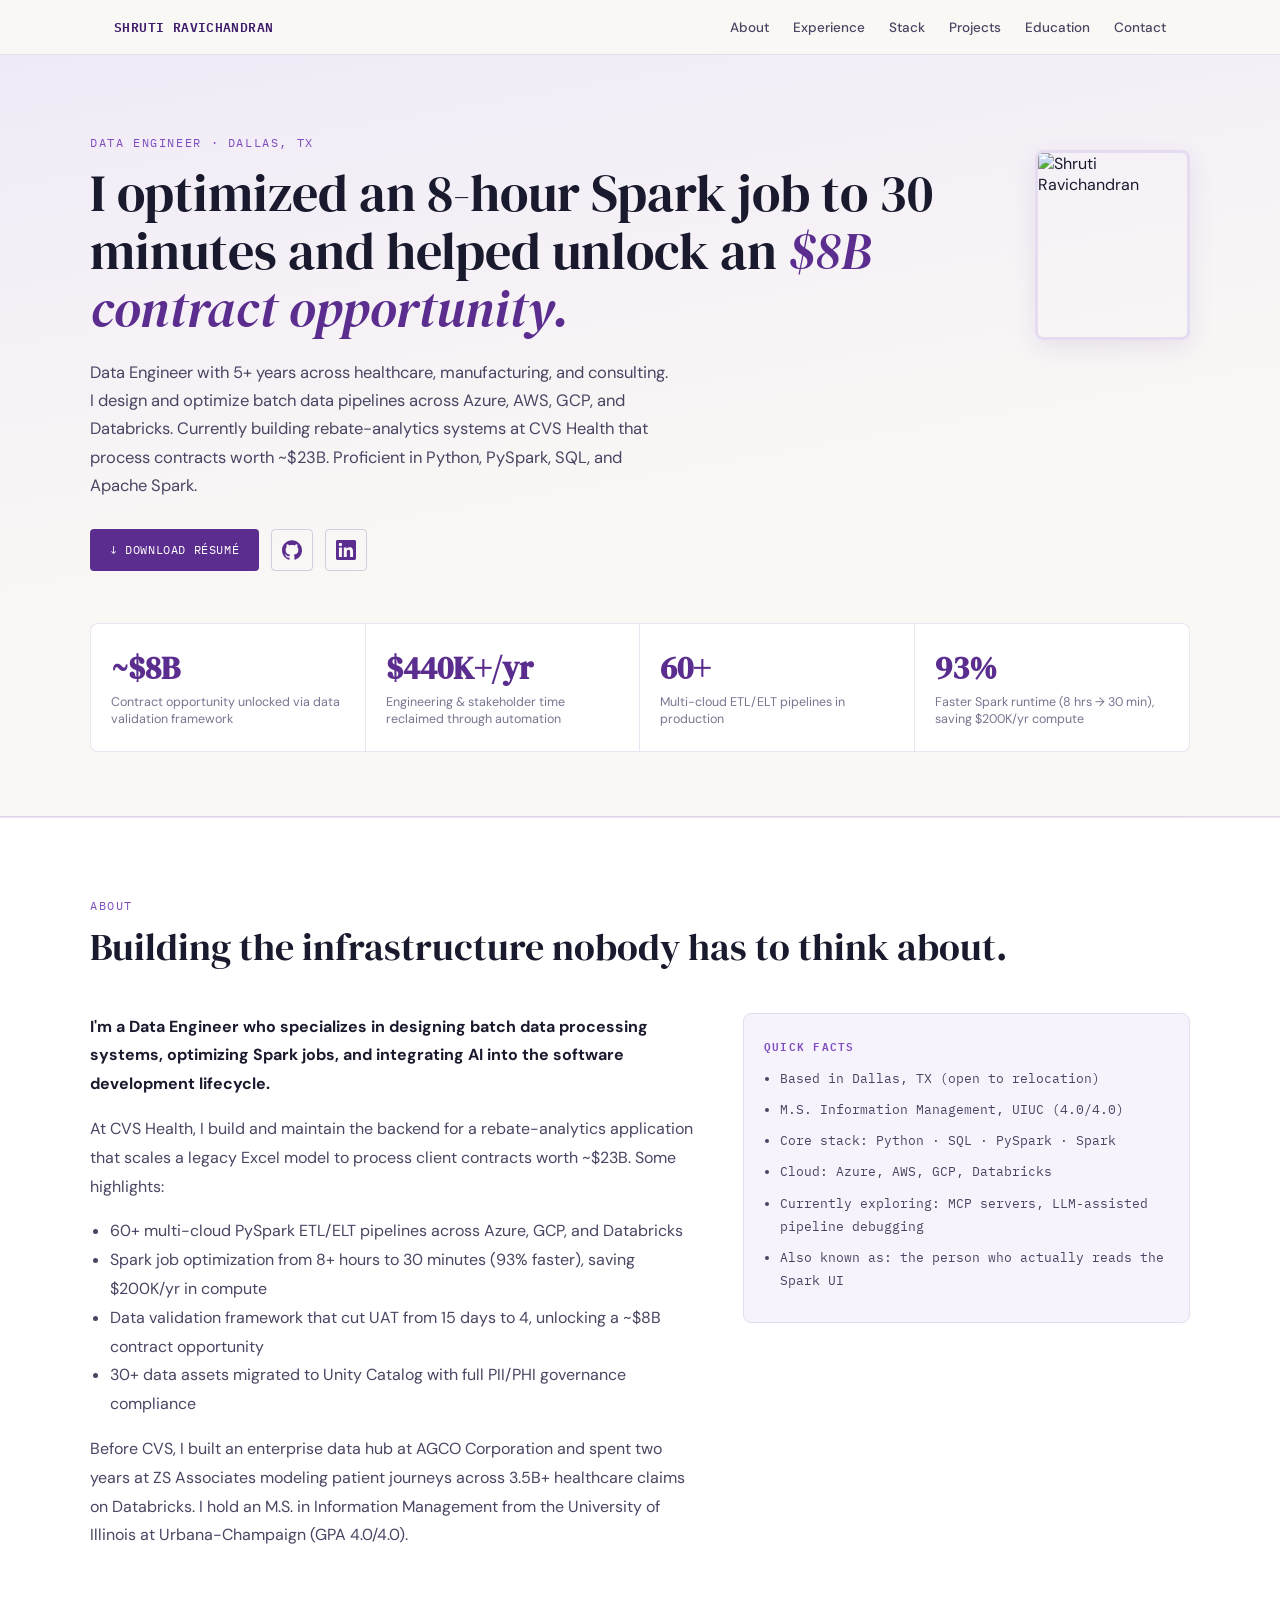
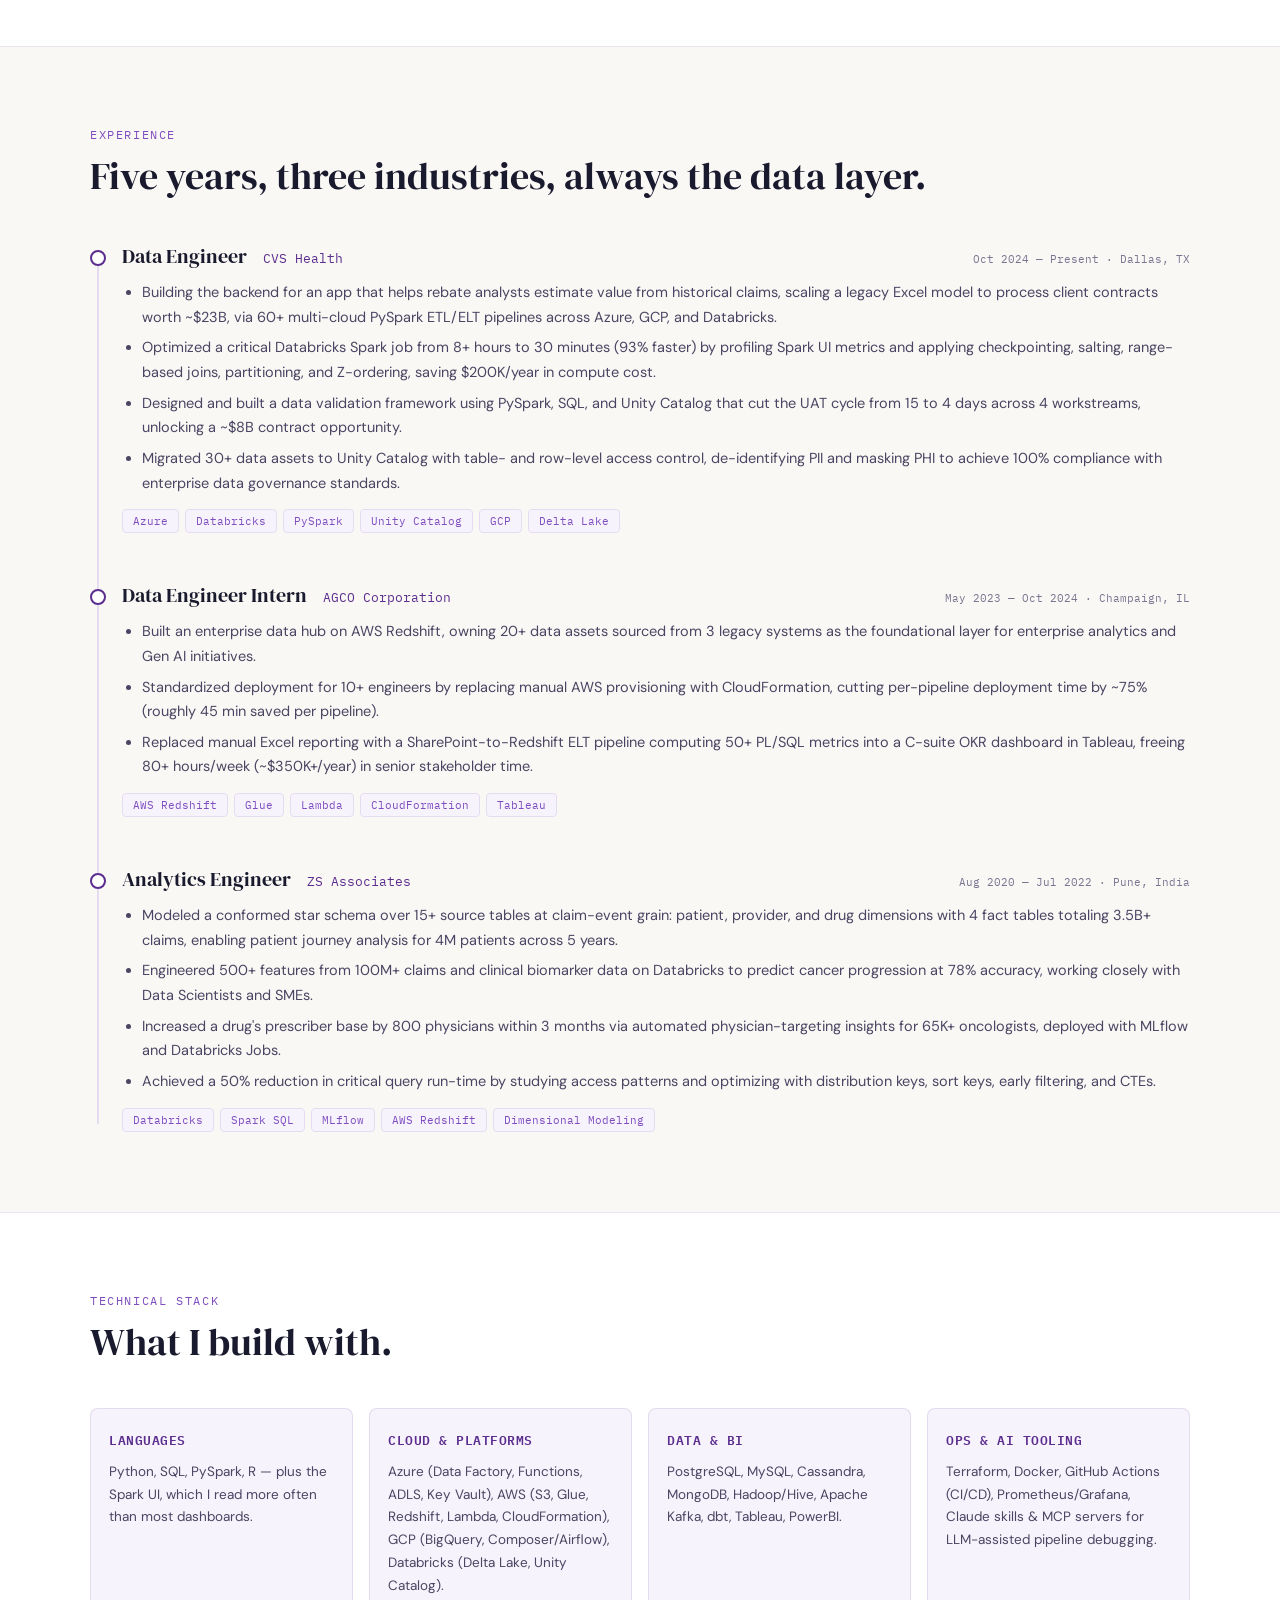
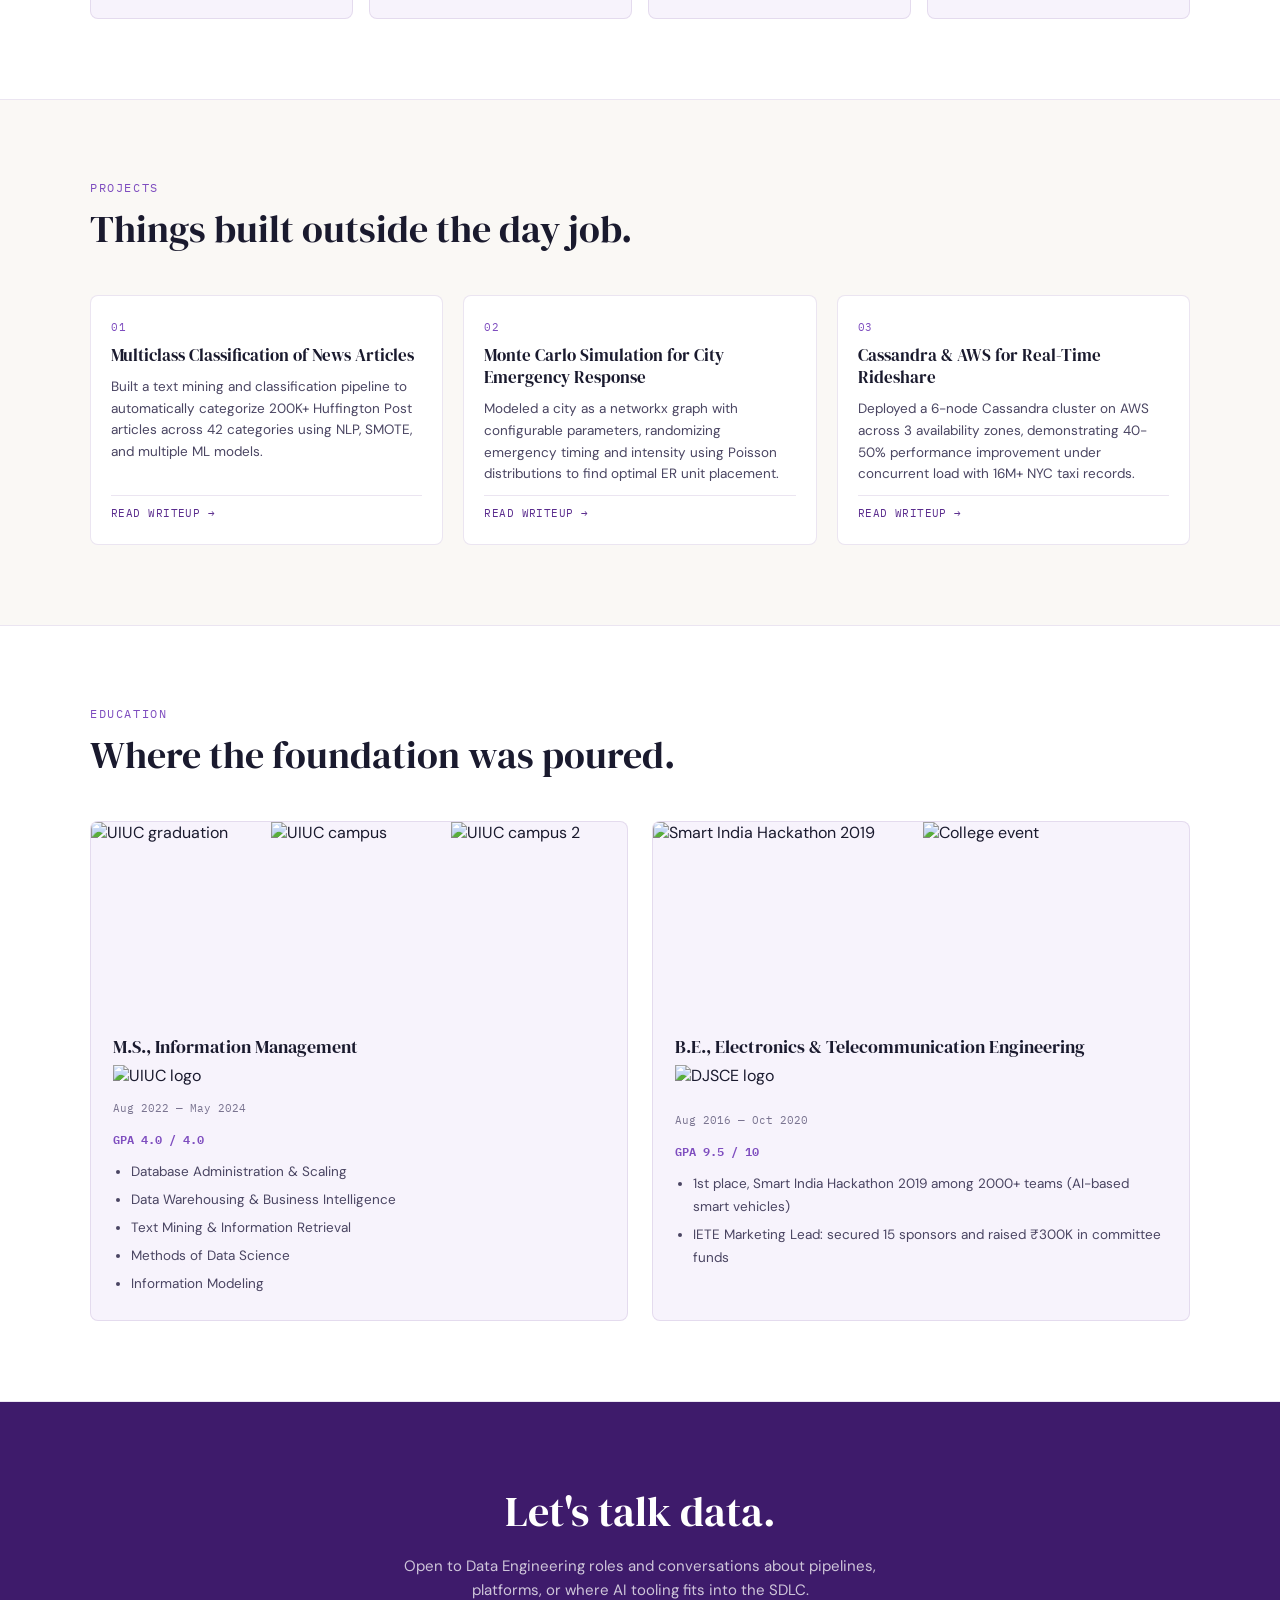
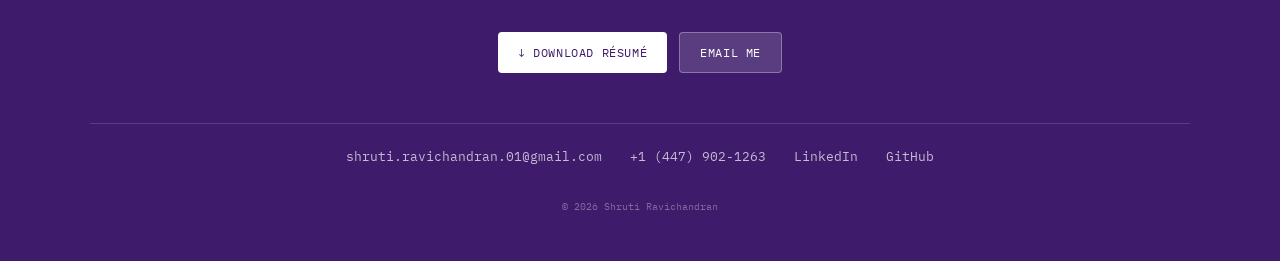
==== index.html @ 3a67b2d3 "Education: add hackathon photo, DJSCE logo, UIUC logo, third UIUC photo" ====
<!DOCTYPE html>
<html lang="en">
<head>
<meta charset="UTF-8">
<meta name="viewport" content="width=device-width, initial-scale=1.0">
<title>Shruti Ravichandran — Data Engineer</title>
<meta name="description" content="Shruti Ravichandran, Data Engineer with 5+ years building pipelines and platforms at scale across healthcare, manufacturing, and consulting.">
<link rel="preconnect" href="https://fonts.googleapis.com">
<link href="https://fonts.googleapis.com/css2?family=DM+Sans:ital,wght@0,400;0,500;0,600;0,700;1,400&family=DM+Serif+Display&family=IBM+Plex+Mono:wght@400;500;600&display=swap" rel="stylesheet">
<style>
  :root {
    --plum: #5B2D8E;
    --plum-deep: #3E1B6B;
    --plum-light: #7E4DBF;
    --lavender: #f0eaf7;
    --lavender-2: #e6dcf2;
    --lavender-soft: #f7f3fc;
    --paper: #faf8f5;
    --paper-warm: #f5f0ea;
    --ink: #1a1a2e;
    --ink-soft: #4a4562;
    --ink-muted: #7a7490;
    --gold: #d4a03c;
    --gold-light: #f0d78c;
    --white: #ffffff;
    --border: rgba(91,45,142,0.12);
    --border-strong: rgba(91,45,142,0.22);
    --maxw: 1100px;
  }

  * { box-sizing: border-box; margin: 0; }
  html { scroll-behavior: smooth; }
  body {
    font-family: 'DM Sans', sans-serif;
    background: var(--paper);
    color: var(--ink);
    -webkit-font-smoothing: antialiased;
  }
  ::selection { background: var(--plum); color: #fff; }

  h1, h2, h3 { font-family: 'DM Serif Display', serif; font-weight: 400; }
  .mono { font-family: 'IBM Plex Mono', monospace; }
  a { color: var(--plum); }

  .eyebrow {
    font-family: 'IBM Plex Mono', monospace;
    font-size: 11.5px; letter-spacing: .14em; text-transform: uppercase;
    color: var(--plum-light);
  }

  /* ---- Header ---- */
  header {
    position: sticky; top: 0; z-index: 50;
    background: rgba(250,248,245,0.92); backdrop-filter: blur(8px);
    border-bottom: 1px solid var(--border);
  }
  .hdr-inner {
    max-width: var(--maxw); margin: 0 auto;
    display: flex; align-items: center; justify-content: space-between;
    padding: 16px 24px;
  }
  .hdr-name { font-family: 'IBM Plex Mono', monospace; font-size: 13px; font-weight: 600; color: var(--plum-deep); letter-spacing: .03em; }
  nav { display: flex; gap: 24px; }
  nav a { text-decoration: none; font-size: 13.5px; color: var(--ink-soft); font-weight: 500; transition: color .15s; }
  nav a:hover { color: var(--plum); }
  #navToggle { display: none; background: none; border: 1px solid var(--border-strong); color: var(--plum); width: 36px; height: 36px; border-radius: 4px; cursor: pointer; font-size: 16px; }

  /* ---- Hero ---- */
  .hero {
    padding: 80px 24px 64px;
    background: linear-gradient(170deg, var(--lavender) 0%, var(--paper) 60%);
    border-bottom: 1px solid var(--border);
  }
  .hero-inner { max-width: var(--maxw); margin: 0 auto; }
  .hero-top { display: flex; gap: 48px; align-items: flex-start; flex-wrap: wrap; }
  .hero-copy { flex: 1 1 520px; min-width: 280px; }
  .hero h1 {
    font-size: clamp(32px, 5vw, 52px);
    line-height: 1.12; color: var(--ink);
    margin: 14px 0 20px;
  }
  .hero h1 em { font-style: italic; color: var(--plum); }
  .hero .lede {
    font-size: 16.5px; line-height: 1.72; color: var(--ink-soft);
    max-width: 580px;
  }
  .hero-actions { display: flex; gap: 12px; margin-top: 28px; flex-wrap: wrap; }
  .btn {
    font-family: 'IBM Plex Mono', monospace;
    font-size: 12px; letter-spacing: .05em; text-transform: uppercase;
    padding: 12px 20px; border-radius: 4px; text-decoration: none;
    display: inline-flex; align-items: center; gap: 8px;
    transition: transform .15s, background .15s, box-shadow .15s;
    border: none; cursor: pointer;
  }
  .btn:hover { transform: translateY(-2px); }
  .btn-primary { background: var(--plum); color: #fff; }
  .btn-primary:hover { background: var(--plum-deep); box-shadow: 0 6px 20px rgba(91,45,142,0.25); }
  .btn-outline { background: transparent; border: 1.5px solid var(--border-strong); color: var(--plum); }
  .btn-outline:hover { border-color: var(--plum); background: var(--lavender-soft); }
  .btn-icon {
    background: transparent; border: 1.5px solid var(--border-strong); color: var(--plum);
    width: 42px; height: 42px; padding: 0; border-radius: 4px;
    display: inline-flex; align-items: center; justify-content: center;
    transition: transform .15s, background .15s, border-color .15s;
  }
  .btn-icon:hover { border-color: var(--plum); background: var(--lavender-soft); transform: translateY(-2px); }

  .hero-photo { flex: 0 0 auto; }
  .photo-frame {
    width: 155px; height: 190px; border-radius: 8px; overflow: hidden;
    border: 3px solid var(--lavender-2);
    box-shadow: 0 8px 24px rgba(91,45,142,0.1);
  }
  .photo-frame img { width: 100%; height: 100%; object-fit: cover; display: block; }

  /* Stats */
  .stats {
    display: grid; grid-template-columns: repeat(4,1fr); gap: 0;
    margin-top: 52px; border: 1px solid var(--border);
    border-radius: 8px; background: var(--white); overflow: hidden;
  }
  .stat {
    padding: 22px 20px;
    border-right: 1px solid var(--border);
  }
  .stat:last-child { border-right: none; }
  .stat b {
    display: block; font-family: 'DM Serif Display', serif; font-size: clamp(22px,3vw,32px);
    color: var(--plum);
  }
  .stat span {
    font-size: 12.5px; color: var(--ink-muted); display: block; margin-top: 4px; line-height: 1.4;
  }

  /* ---- Section shell ---- */
  section { padding: 80px 24px; }
  .section-inner { max-width: var(--maxw); margin: 0 auto; }
  .section-head { margin-bottom: 40px; }
  .section-head h2 { font-size: clamp(26px,3.5vw,38px); color: var(--ink); margin-top: 8px; }

  .reveal { opacity: 0; transform: translateY(16px); transition: opacity .55s ease, transform .55s ease; }
  .reveal.in { opacity: 1; transform: none; }

  /* ---- About ---- */
  #about { background: var(--white); border-top: 1px solid var(--border); border-bottom: 1px solid var(--border); }
  .about-grid { display: grid; grid-template-columns: 1.15fr .85fr; gap: 48px; align-items: start; }
  .about-copy p { font-size: 16px; line-height: 1.8; color: var(--ink-soft); margin-bottom: 16px; }
  .about-copy strong { color: var(--ink); }
  .noteframe {
    border: 1.5px solid var(--lavender-2); border-radius: 8px;
    padding: 22px 20px; background: var(--lavender-soft);
    font-family: 'IBM Plex Mono', monospace; font-size: 12.5px; line-height: 1.85; color: var(--ink-soft);
  }
  .noteframe .nf-title { font-size: 10.5px; letter-spacing: .12em; text-transform: uppercase; color: var(--plum-light); margin-bottom: 12px; font-weight: 600; }
  .noteframe ul { margin: 0; padding-left: 16px; }
  .noteframe li { margin-bottom: 8px; }

  /* ---- Experience ---- */
  #experience { background: var(--paper); }
  .pipe { position: relative; padding-left: 32px; }
  .pipe::before { content: ""; position: absolute; left: 7px; top: 8px; bottom: 8px; width: 2px; background: var(--lavender-2); }
  .job { position: relative; margin-bottom: 48px; }
  .job:last-child { margin-bottom: 0; }
  .job::before {
    content: ""; position: absolute; left: -32px; top: 8px;
    width: 12px; height: 12px; border-radius: 50%;
    background: var(--white); border: 2.5px solid var(--plum);
  }
  .job-head { display: flex; flex-wrap: wrap; gap: 8px 16px; align-items: baseline; margin-bottom: 6px; }
  .job-role { font-family: 'DM Serif Display', serif; font-size: 20px; color: var(--ink); }
  .job-co { font-family: 'IBM Plex Mono', monospace; font-size: 12.5px; color: var(--plum); }
  .job-date { font-family: 'IBM Plex Mono', monospace; font-size: 11px; color: var(--ink-muted); margin-left: auto; }
  .job ul { margin: 10px 0 14px; padding-left: 20px; }
  .job li { font-size: 14.5px; line-height: 1.7; color: var(--ink-soft); margin-bottom: 6px; }
  .tags { display: flex; flex-wrap: wrap; gap: 6px; }
  .tag {
    font-family: 'IBM Plex Mono', monospace; font-size: 10.5px;
    border: 1px solid var(--lavender-2); color: var(--plum-light);
    padding: 4px 10px; border-radius: 4px; background: var(--lavender-soft);
  }

  /* ---- Skills ---- */
  #skills { background: var(--white); border-top: 1px solid var(--border); border-bottom: 1px solid var(--border); }
  .modules { display: grid; grid-template-columns: repeat(4,1fr); gap: 16px; }
  .module {
    border: 1px solid var(--border); border-radius: 8px;
    padding: 20px 18px; background: var(--lavender-soft);
  }
  .module h3 { font-family: 'IBM Plex Mono', monospace; font-size: 13px; text-transform: uppercase; color: var(--plum); letter-spacing: .04em; margin-bottom: 10px; font-weight: 600; }
  .module p { font-size: 13.5px; line-height: 1.7; color: var(--ink-soft); }

  /* ---- Projects ---- */
  #projects { background: var(--paper); }
  .projects-grid { display: grid; grid-template-columns: repeat(3,1fr); gap: 20px; }
  .pcard {
    background: var(--white); border: 1px solid var(--border); border-radius: 8px;
    padding: 24px 20px; display: flex; flex-direction: column; gap: 10px;
    text-decoration: none; color: var(--ink);
    transition: transform .18s, box-shadow .18s;
  }
  .pcard:hover { transform: translateY(-4px); box-shadow: 0 12px 28px rgba(91,45,142,0.1); }
  .pcard .pnum { font-family: 'IBM Plex Mono', monospace; font-size: 10.5px; color: var(--plum-light); letter-spacing: .06em; }
  .pcard h3 { font-size: 17px; line-height: 1.3; }
  .pcard p { font-size: 13.5px; line-height: 1.6; color: var(--ink-soft); flex: 1; }
  .pcard .plink {
    font-family: 'IBM Plex Mono', monospace; font-size: 11px; color: var(--plum);
    text-transform: uppercase; letter-spacing: .04em;
    padding-top: 10px; border-top: 1px solid var(--border);
  }

  /* ---- Education ---- */
  #education { background: var(--white); border-top: 1px solid var(--border); border-bottom: 1px solid var(--border); }
  .edu-grid { display: grid; grid-template-columns: 1fr 1fr; gap: 24px; }
  .edu-card {
    border: 1px solid var(--border); border-radius: 8px; overflow: hidden;
    background: var(--lavender-soft); display: flex; flex-direction: column;
  }
  .edu-photos { display: flex; gap: 4px; height: 190px; }
  .edu-photos img { flex: 1; object-fit: cover; display: block; min-width: 0; }
  .edu-photos img:first-child { border-radius: 0; }
  .edu-info { padding: 22px 22px 20px; flex: 1; }
  .edu-card .deg { font-family: 'DM Serif Display', serif; font-size: 18px; color: var(--ink); margin-bottom: 5px; }
  .edu-card .sch { font-family: 'IBM Plex Mono', monospace; font-size: 11.5px; color: var(--plum); margin-bottom: 3px; }
  .edu-card .dt { font-family: 'IBM Plex Mono', monospace; font-size: 11px; color: var(--ink-muted); margin-bottom: 14px; }
  .edu-card .edu-gpa { font-family: 'IBM Plex Mono', monospace; font-size: 12px; color: var(--plum-light); font-weight: 600; margin-bottom: 12px; }
  .edu-card ul { padding-left: 18px; margin: 0; }
  .edu-card li { font-size: 13.5px; line-height: 1.7; color: var(--ink-soft); margin-bottom: 5px; }

  /* ---- Footer ---- */
  footer {
    padding: 80px 24px 48px;
    background: var(--plum-deep);
    color: #fff;
  }
  .footer-inner { max-width: var(--maxw); margin: 0 auto; text-align: center; }
  footer h2 { color: #fff; font-size: clamp(28px,4.5vw,42px); margin-bottom: 14px; }
  footer .sub { color: rgba(255,255,255,0.75); max-width: 480px; margin: 0 auto 30px; font-size: 15px; line-height: 1.6; }
  .footer-actions { display: flex; justify-content: center; gap: 12px; flex-wrap: wrap; margin-bottom: 50px; }
  .btn-footer { background: rgba(255,255,255,0.15); color: #fff; border: 1.5px solid rgba(255,255,255,0.3); }
  .btn-footer:hover { background: rgba(255,255,255,0.25); }
  .btn-footer-primary { background: #fff; color: var(--plum-deep); }
  .btn-footer-primary:hover { background: var(--lavender); box-shadow: 0 6px 20px rgba(0,0,0,0.2); }
  .contact-row {
    display: flex; justify-content: center; gap: 28px; flex-wrap: wrap;
    font-family: 'IBM Plex Mono', monospace; font-size: 12.5px;
    border-top: 1px solid rgba(255,255,255,0.15); padding-top: 24px;
  }
  .contact-row a { text-decoration: none; color: rgba(255,255,255,0.7); transition: color .15s; }
  .contact-row a:hover { color: #fff; }
  .fine { text-align: center; font-family: 'IBM Plex Mono', monospace; font-size: 10px; color: rgba(255,255,255,0.35); margin-top: 36px; }

  /* ---- Responsive ---- */
  @media (max-width: 900px) {
    .modules { grid-template-columns: repeat(2,1fr); }
    .projects-grid { grid-template-columns: 1fr 1fr; }
  }
  @media (max-width: 720px) {
    nav { display: none; }
    #navToggle { display: block; }
    .stats { grid-template-columns: repeat(2,1fr); }
    .stat:nth-child(2) { border-right: none; }
    .stat:nth-child(1), .stat:nth-child(2) { border-bottom: 1px solid var(--border); }
    .about-grid { grid-template-columns: 1fr; }
    .edu-grid { grid-template-columns: 1fr; }
  }
  @media (max-width: 520px) {
    .modules { grid-template-columns: 1fr; }
    .projects-grid { grid-template-columns: 1fr; }
  }
</style>
</head>
<body>

<header>
  <div class="hdr-inner">
    <div class="hdr-name">SHRUTI RAVICHANDRAN</div>
    <nav id="mainNav">
      <a href="#about">About</a>
      <a href="#experience">Experience</a>
      <a href="#skills">Stack</a>
      <a href="#projects">Projects</a>
      <a href="#education">Education</a>
      <a href="#contact">Contact</a>
    </nav>
    <button id="navToggle" aria-label="Menu">☰</button>
  </div>
</header>

<section class="hero">
  <div class="hero-inner">
    <div class="eyebrow reveal">Data Engineer · Dallas, TX</div>
    <div class="hero-top">
      <div class="hero-copy">
        <h1 class="reveal">I optimized an 8-hour Spark job to 30 minutes and helped unlock an <em>$8B contract opportunity.</em></h1>
        <p class="lede reveal">Data Engineer with 5+ years across healthcare, manufacturing, and consulting. I design and optimize batch data pipelines across Azure, AWS, GCP, and Databricks. Currently building rebate-analytics systems at CVS Health that process contracts worth ~$23B. Proficient in Python, PySpark, SQL, and Apache Spark.</p>
        <div class="hero-actions reveal">
          <a class="btn btn-primary" href="Shruti_Ravichandran_Resume.pdf" download>↓ Download Résumé</a>
          <a class="btn btn-icon" href="https://github.com/ShrutiRavichandran" target="_blank" rel="noopener" aria-label="GitHub">
            <svg xmlns="http://www.w3.org/2000/svg" viewBox="0 0 24 24" fill="currentColor" width="20" height="20"><path d="M12 .297c-6.63 0-12 5.373-12 12 0 5.303 3.438 9.8 8.205 11.385.6.113.82-.258.82-.577 0-.285-.01-1.04-.015-2.04-3.338.724-4.042-1.61-4.042-1.61C4.422 18.07 3.633 17.7 3.633 17.7c-1.087-.744.084-.729.084-.729 1.205.084 1.838 1.236 1.838 1.236 1.07 1.835 2.809 1.305 3.495.998.108-.776.417-1.305.76-1.605-2.665-.3-5.466-1.332-5.466-5.93 0-1.31.465-2.38 1.235-3.22-.135-.303-.54-1.523.105-3.176 0 0 1.005-.322 3.3 1.23.96-.267 1.98-.399 3-.405 1.02.006 2.04.138 3 .405 2.28-1.552 3.285-1.23 3.285-1.23.645 1.653.24 2.873.12 3.176.765.84 1.23 1.91 1.23 3.22 0 4.61-2.805 5.625-5.475 5.92.42.36.81 1.096.81 2.22 0 1.606-.015 2.896-.015 3.286 0 .315.21.69.825.57C20.565 22.092 24 17.592 24 12.297c0-6.627-5.373-12-12-12"/></svg>
          </a>
          <a class="btn btn-icon" href="https://www.linkedin.com/in/shrutiravichandran/" target="_blank" rel="noopener" aria-label="LinkedIn">
            <svg xmlns="http://www.w3.org/2000/svg" viewBox="0 0 24 24" fill="currentColor" width="20" height="20"><path d="M20.447 20.452h-3.554v-5.569c0-1.328-.027-3.037-1.852-3.037-1.853 0-2.136 1.445-2.136 2.939v5.667H9.351V9h3.414v1.561h.046c.477-.9 1.637-1.85 3.37-1.85 3.601 0 4.267 2.37 4.267 5.455v6.286zM5.337 7.433a2.062 2.062 0 0 1-2.063-2.065 2.064 2.064 0 1 1 2.063 2.065zm1.782 13.019H3.555V9h3.564v11.452zM22.225 0H1.771C.792 0 0 .774 0 1.729v20.542C0 23.227.792 24 1.771 24h20.451C23.2 24 24 23.227 24 22.271V1.729C24 .774 23.2 0 22.222 0h.003z"/></svg>
          </a>
        </div>
      </div>
      <div class="hero-photo reveal">
        <div class="photo-frame">
          <img src="https://static.wixstatic.com/media/dbfd0f_96effff6e3df4141bed15fc2ba36451c~mv2.jpg" alt="Shruti Ravichandran">
        </div>
      </div>
    </div>

    <div class="stats reveal">
      <div class="stat"><b>~$8B</b><span>Contract opportunity unlocked via data validation framework</span></div>
      <div class="stat"><b>$440K+/yr</b><span>Engineering & stakeholder time reclaimed through automation</span></div>
      <div class="stat"><b>60+</b><span>Multi-cloud ETL/ELT pipelines in production</span></div>
      <div class="stat"><b>93%</b><span>Faster Spark runtime (8 hrs → 30 min), saving $200K/yr compute</span></div>
    </div>
  </div>
</section>

<section id="about">
  <div class="section-inner">
    <div class="section-head reveal">
      <div class="eyebrow">About</div>
      <h2>Building the infrastructure nobody has to think about.</h2>
    </div>
    <div class="about-grid">
      <div class="about-copy reveal">
        <p><strong>I'm a Data Engineer who specializes in designing batch data processing systems, optimizing Spark jobs, and integrating AI into the software development lifecycle.</strong></p>
        <p>At CVS Health, I build and maintain the backend for a rebate-analytics application that scales a legacy Excel model to process client contracts worth ~$23B. Some highlights:</p>
        <ul style="font-size:16px;line-height:1.8;color:var(--ink-soft);margin:0 0 16px;padding-left:20px;">
          <li>60+ multi-cloud PySpark ETL/ELT pipelines across Azure, GCP, and Databricks</li>
          <li>Spark job optimization from 8+ hours to 30 minutes (93% faster), saving $200K/yr in compute</li>
          <li>Data validation framework that cut UAT from 15 days to 4, unlocking a ~$8B contract opportunity</li>
          <li>30+ data assets migrated to Unity Catalog with full PII/PHI governance compliance</li>
        </ul>
        <p>Before CVS, I built an enterprise data hub at AGCO Corporation and spent two years at ZS Associates modeling patient journeys across 3.5B+ healthcare claims on Databricks. I hold an M.S. in Information Management from the University of Illinois at Urbana-Champaign (GPA 4.0/4.0).</p>
      </div>
      <div class="noteframe reveal">
        <div class="nf-title">Quick Facts</div>
        <ul>
          <li>Based in Dallas, TX (open to relocation)</li>
          <li>M.S. Information Management, UIUC (4.0/4.0)</li>
          <li>Core stack: Python · SQL · PySpark · Spark</li>
          <li>Cloud: Azure, AWS, GCP, Databricks</li>
          <li>Currently exploring: MCP servers, LLM-assisted pipeline debugging</li>
          <li>Also known as: the person who actually reads the Spark UI</li>
        </ul>
      </div>
    </div>
  </div>
</section>

<section id="experience">
  <div class="section-inner">
    <div class="section-head reveal">
      <div class="eyebrow">Experience</div>
      <h2>Five years, three industries, always the data layer.</h2>
    </div>

    <div class="pipe">
      <div class="job reveal">
        <div class="job-head">
          <span class="job-role">Data Engineer</span>
          <span class="job-co">CVS Health</span>
          <span class="job-date">Oct 2024 — Present · Dallas, TX</span>
        </div>
        <ul>
          <li>Building the backend for an app that helps rebate analysts estimate value from historical claims, scaling a legacy Excel model to process client contracts worth ~$23B, via 60+ multi-cloud PySpark ETL/ELT pipelines across Azure, GCP, and Databricks.</li>
          <li>Optimized a critical Databricks Spark job from 8+ hours to 30 minutes (93% faster) by profiling Spark UI metrics and applying checkpointing, salting, range-based joins, partitioning, and Z-ordering, saving $200K/year in compute cost.</li>
          <li>Designed and built a data validation framework using PySpark, SQL, and Unity Catalog that cut the UAT cycle from 15 to 4 days across 4 workstreams, unlocking a ~$8B contract opportunity.</li>
          <li>Migrated 30+ data assets to Unity Catalog with table- and row-level access control, de-identifying PII and masking PHI to achieve 100% compliance with enterprise data governance standards.</li>
        </ul>
        <div class="tags"><span class="tag">Azure</span><span class="tag">Databricks</span><span class="tag">PySpark</span><span class="tag">Unity Catalog</span><span class="tag">GCP</span><span class="tag">Delta Lake</span></div>
      </div>

      <div class="job reveal">
        <div class="job-head">
          <span class="job-role">Data Engineer Intern</span>
          <span class="job-co">AGCO Corporation</span>
          <span class="job-date">May 2023 — Oct 2024 · Champaign, IL</span>
        </div>
        <ul>
          <li>Built an enterprise data hub on AWS Redshift, owning 20+ data assets sourced from 3 legacy systems as the foundational layer for enterprise analytics and Gen AI initiatives.</li>
          <li>Standardized deployment for 10+ engineers by replacing manual AWS provisioning with CloudFormation, cutting per-pipeline deployment time by ~75% (roughly 45 min saved per pipeline).</li>
          <li>Replaced manual Excel reporting with a SharePoint-to-Redshift ELT pipeline computing 50+ PL/SQL metrics into a C-suite OKR dashboard in Tableau, freeing 80+ hours/week (~$350K+/year) in senior stakeholder time.</li>
        </ul>
        <div class="tags"><span class="tag">AWS Redshift</span><span class="tag">Glue</span><span class="tag">Lambda</span><span class="tag">CloudFormation</span><span class="tag">Tableau</span></div>
      </div>

      <div class="job reveal">
        <div class="job-head">
          <span class="job-role">Analytics Engineer</span>
          <span class="job-co">ZS Associates</span>
          <span class="job-date">Aug 2020 — Jul 2022 · Pune, India</span>
        </div>
        <ul>
          <li>Modeled a conformed star schema over 15+ source tables at claim-event grain: patient, provider, and drug dimensions with 4 fact tables totaling 3.5B+ claims, enabling patient journey analysis for 4M patients across 5 years.</li>
          <li>Engineered 500+ features from 100M+ claims and clinical biomarker data on Databricks to predict cancer progression at 78% accuracy, working closely with Data Scientists and SMEs.</li>
          <li>Increased a drug's prescriber base by 800 physicians within 3 months via automated physician-targeting insights for 65K+ oncologists, deployed with MLflow and Databricks Jobs.</li>
          <li>Achieved a 50% reduction in critical query run-time by studying access patterns and optimizing with distribution keys, sort keys, early filtering, and CTEs.</li>
        </ul>
        <div class="tags"><span class="tag">Databricks</span><span class="tag">Spark SQL</span><span class="tag">MLflow</span><span class="tag">AWS Redshift</span><span class="tag">Dimensional Modeling</span></div>
      </div>
    </div>
  </div>
</section>

<section id="skills">
  <div class="section-inner">
    <div class="section-head reveal">
      <div class="eyebrow">Technical Stack</div>
      <h2>What I build with.</h2>
    </div>
    <div class="modules">
      <div class="module reveal">
        <h3>Languages</h3>
        <p>Python, SQL, PySpark, R — plus the Spark UI, which I read more often than most dashboards.</p>
      </div>
      <div class="module reveal">
        <h3>Cloud & Platforms</h3>
        <p>Azure (Data Factory, Functions, ADLS, Key Vault), AWS (S3, Glue, Redshift, Lambda, CloudFormation), GCP (BigQuery, Composer/Airflow), Databricks (Delta Lake, Unity Catalog).</p>
      </div>
      <div class="module reveal">
        <h3>Data & BI</h3>
        <p>PostgreSQL, MySQL, Cassandra, MongoDB, Hadoop/Hive, Apache Kafka, dbt, Tableau, PowerBI.</p>
      </div>
      <div class="module reveal">
        <h3>Ops & AI Tooling</h3>
        <p>Terraform, Docker, GitHub Actions (CI/CD), Prometheus/Grafana, Claude skills & MCP servers for LLM-assisted pipeline debugging.</p>
      </div>
    </div>
  </div>
</section>

<section id="projects">
  <div class="section-inner">
    <div class="section-head reveal">
      <div class="eyebrow">Projects</div>
      <h2>Things built outside the day job.</h2>
    </div>
    <div class="projects-grid">
      <a class="pcard reveal" href="project-multiclass-classification.html">
        <span class="pnum">01</span>
        <h3>Multiclass Classification of News Articles</h3>
        <p>Built a text mining and classification pipeline to automatically categorize 200K+ Huffington Post articles across 42 categories using NLP, SMOTE, and multiple ML models.</p>
        <span class="plink">Read writeup →</span>
      </a>
      <a class="pcard reveal" href="project-monte-carlo.html">
        <span class="pnum">02</span>
        <h3>Monte Carlo Simulation for City Emergency Response</h3>
        <p>Modeled a city as a networkx graph with configurable parameters, randomizing emergency timing and intensity using Poisson distributions to find optimal ER unit placement.</p>
        <span class="plink">Read writeup →</span>
      </a>
      <a class="pcard reveal" href="project-cassandra-rideshare.html">
        <span class="pnum">03</span>
        <h3>Cassandra & AWS for Real-Time Rideshare</h3>
        <p>Deployed a 6-node Cassandra cluster on AWS across 3 availability zones, demonstrating 40-50% performance improvement under concurrent load with 16M+ NYC taxi records.</p>
        <span class="plink">Read writeup →</span>
      </a>
    </div>
  </div>
</section>

<section id="education">
  <div class="section-inner">
    <div class="section-head reveal">
      <div class="eyebrow">Education</div>
      <h2>Where the foundation was poured.</h2>
    </div>
    <div class="edu-grid">
      <div class="edu-card reveal">
        <div class="edu-photos">
          <img src="https://static.wixstatic.com/media/dbfd0f_9c59aa4bccb642afb492f0ddfee85727~mv2.jpg/v1/fill/w_400,h_400,al_c,q_85,usm_0.66_1.00_0.01,enc_avif,quality_auto/WhatsApp%20Image%202024-08-20%20at%2017_57_edited.jpg" alt="UIUC graduation">
          <img src="https://static.wixstatic.com/media/dbfd0f_6c57f85153e64085a600f7fd726485f9~mv2.jpg/v1/fill/w_400,h_400,al_c,q_85,usm_0.66_1.00_0.01,enc_avif,quality_auto/dbfd0f_6c57f85153e64085a600f7fd726485f9~mv2.jpg" alt="UIUC campus">
          <img src="https://static.wixstatic.com/media/dbfd0f_2e96efe8eb19447cbfad13d035b5297c~mv2.jpg/v1/fill/w_400,h_400,al_c,q_85,usm_0.66_1.00_0.01,enc_avif,quality_auto/dbfd0f_2e96efe8eb19447cbfad13d035b5297c~mv2.jpg" alt="UIUC campus 2">
        </div>
        <div class="edu-info">
          <div class="deg">M.S., Information Management</div>
          <img src="https://static.wixstatic.com/media/dbfd0f_56711fbe3b1243be9ef5f10d3cd354f1~mv2.png/v1/fill/w_369,h_66,al_c,q_85,usm_0.66_1.00_0.01,enc_avif,quality_auto/dbfd0f_56711fbe3b1243be9ef5f10d3cd354f1~mv2.png" alt="UIUC logo" style="height:28px;width:auto;display:block;margin:6px 0 8px;">
          <div class="dt">Aug 2022 — May 2024</div>
          <div class="edu-gpa">GPA 4.0 / 4.0</div>
          <ul>
            <li>Database Administration &amp; Scaling</li>
            <li>Data Warehousing &amp; Business Intelligence</li>
            <li>Text Mining &amp; Information Retrieval</li>
            <li>Methods of Data Science</li>
            <li>Information Modeling</li>
          </ul>
        </div>
      </div>
      <div class="edu-card reveal">
        <div class="edu-photos">
          <img src="https://static.wixstatic.com/media/dbfd0f_ec9fcf1c099945e8b0c1a45c285e3c47~mv2.png/v1/fill/w_400,h_400,al_c,q_85,usm_0.66_1.00_0.01,enc_avif,quality_auto/dbfd0f_ec9fcf1c099945e8b0c1a45c285e3c47~mv2.png" alt="Smart India Hackathon 2019">
          <img src="https://static.wixstatic.com/media/dbfd0f_3311f257e24e4aba8d0d6bfdabe90a27~mv2.jpg/v1/fill/w_400,h_400,al_c,q_85,usm_0.66_1.00_0.01,enc_avif,quality_auto/IMG_6170_JPG.jpg" alt="College event">
        </div>
        <div class="edu-info">
          <div class="deg">B.E., Electronics &amp; Telecommunication Engineering</div>
          <img src="https://static.wixstatic.com/media/dbfd0f_e33eb9aa79634fd7b7d9d6db69878c74~mv2.png/v1/fill/w_214,h_226,al_c,lg_1,q_85,enc_avif,quality_auto/dbfd0f_e33eb9aa79634fd7b7d9d6db69878c74~mv2.png" alt="DJSCE logo" style="height:40px;width:auto;display:block;margin:6px 0 8px;">
          <div class="dt">Aug 2016 — Oct 2020</div>
          <div class="edu-gpa">GPA 9.5 / 10</div>
          <ul>
            <li>1st place, Smart India Hackathon 2019 among 2000+ teams (AI-based smart vehicles)</li>
            <li>IETE Marketing Lead: secured 15 sponsors and raised ₹300K in committee funds</li>
          </ul>
        </div>
      </div>
    </div>
  </div>
</section>

<footer id="contact">
  <div class="footer-inner">
    <h2 class="reveal">Let's talk data.</h2>
    <p class="sub reveal">Open to Data Engineering roles and conversations about pipelines, platforms, or where AI tooling fits into the SDLC.</p>
    <div class="footer-actions reveal">
      <a class="btn btn-footer-primary" href="Shruti_Ravichandran_Resume.pdf" download>↓ Download Résumé</a>
      <a class="btn btn-footer" href="mailto:shruti.ravichandran.01@gmail.com">Email Me</a>
    </div>
    <div class="contact-row reveal">
      <a href="mailto:shruti.ravichandran.01@gmail.com">shruti.ravichandran.01@gmail.com</a>
      <a href="tel:+14479021263">+1 (447) 902-1263</a>
      <a href="https://www.linkedin.com/in/shrutiravichandran/" target="_blank" rel="noopener">LinkedIn</a>
      <a href="https://github.com/ShrutiRavichandran" target="_blank" rel="noopener">GitHub</a>
    </div>
    <div class="fine">© 2026 Shruti Ravichandran</div>
  </div>
</footer>

<script>
  const io = new IntersectionObserver((entries) => {
    entries.forEach(e => { if (e.isIntersecting) { e.target.classList.add('in'); io.unobserve(e.target); } });
  }, { threshold: 0.1 });
  document.querySelectorAll('.reveal').forEach(el => io.observe(el));

  document.getElementById('navToggle').addEventListener('click', () => {
    const nav = document.getElementById('mainNav');
    const open = nav.style.display === 'flex';
    nav.style.cssText = open ? '' : 'display:flex;position:absolute;top:56px;left:0;right:0;flex-direction:column;background:rgba(250,248,245,0.97);padding:18px 24px;gap:14px;border-bottom:1px solid rgba(91,45,142,0.12);backdrop-filter:blur(8px);';
  });
</script>

</body>
</html>
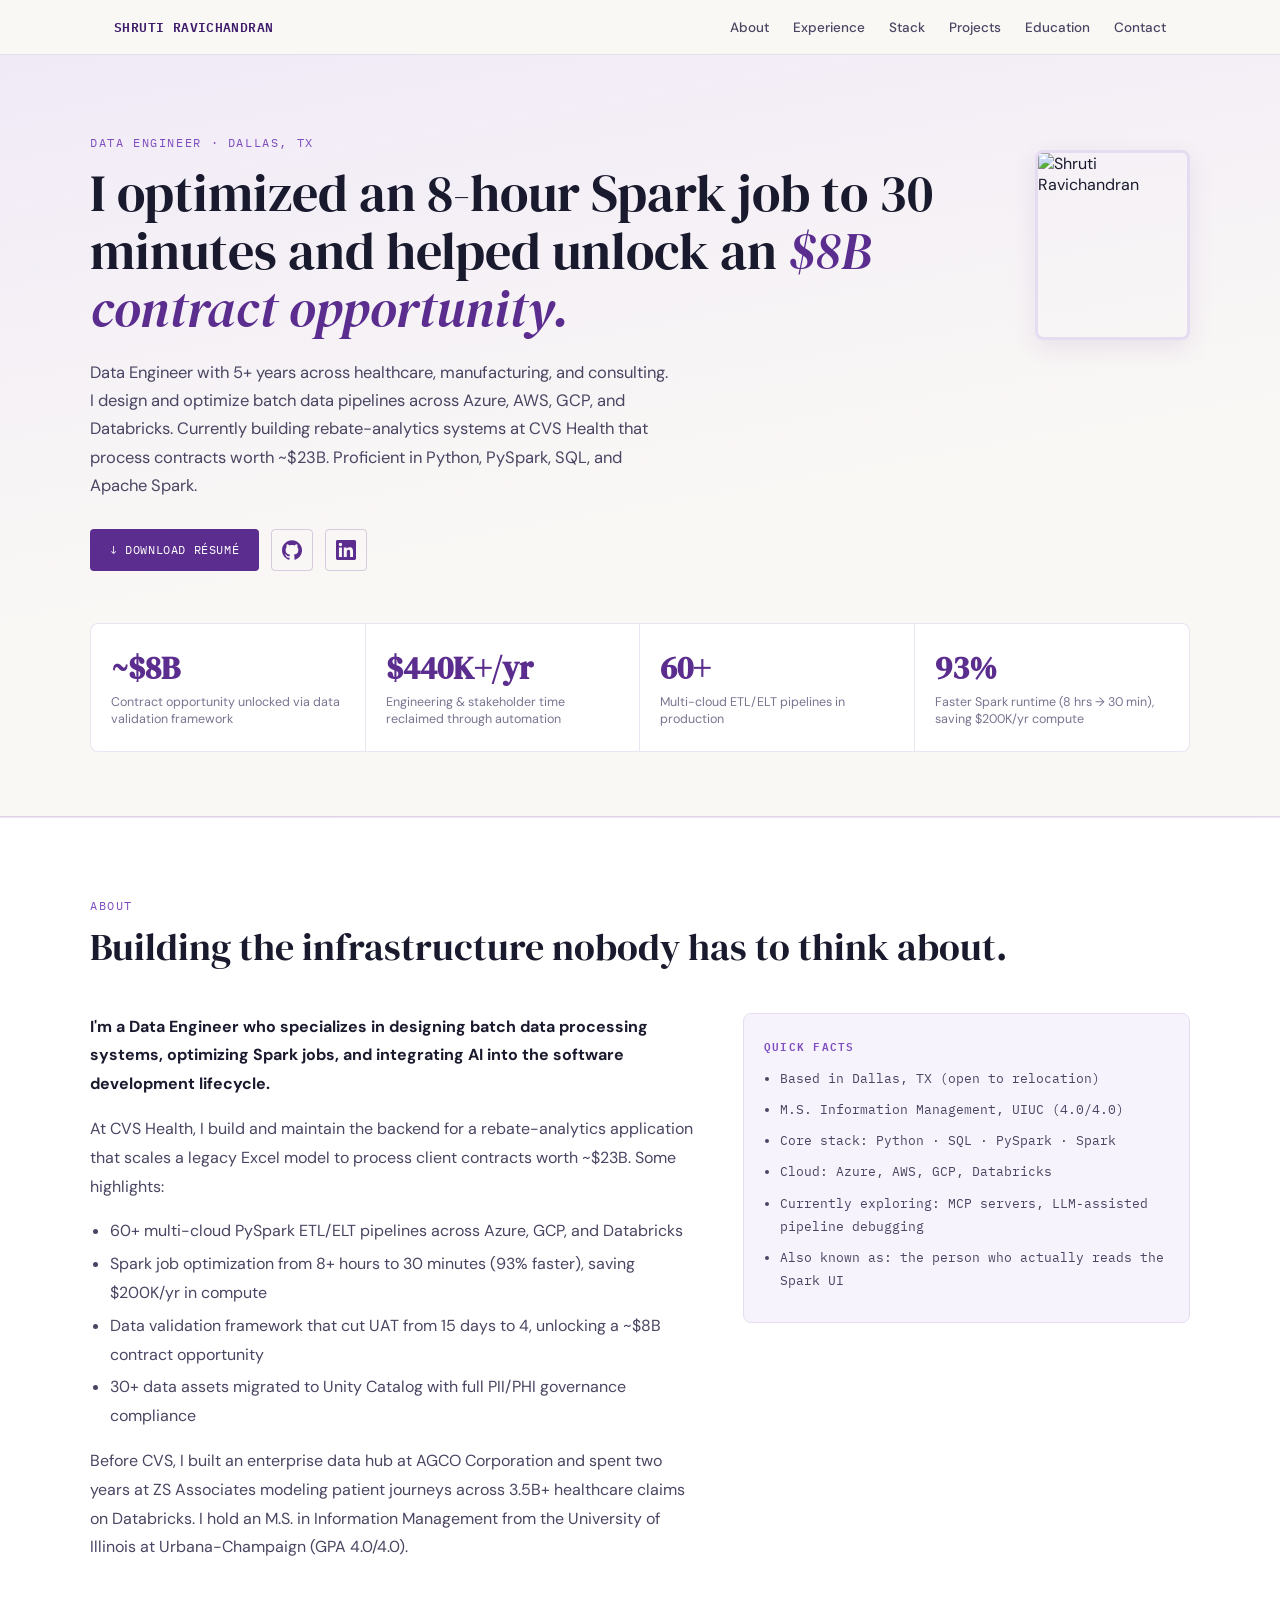
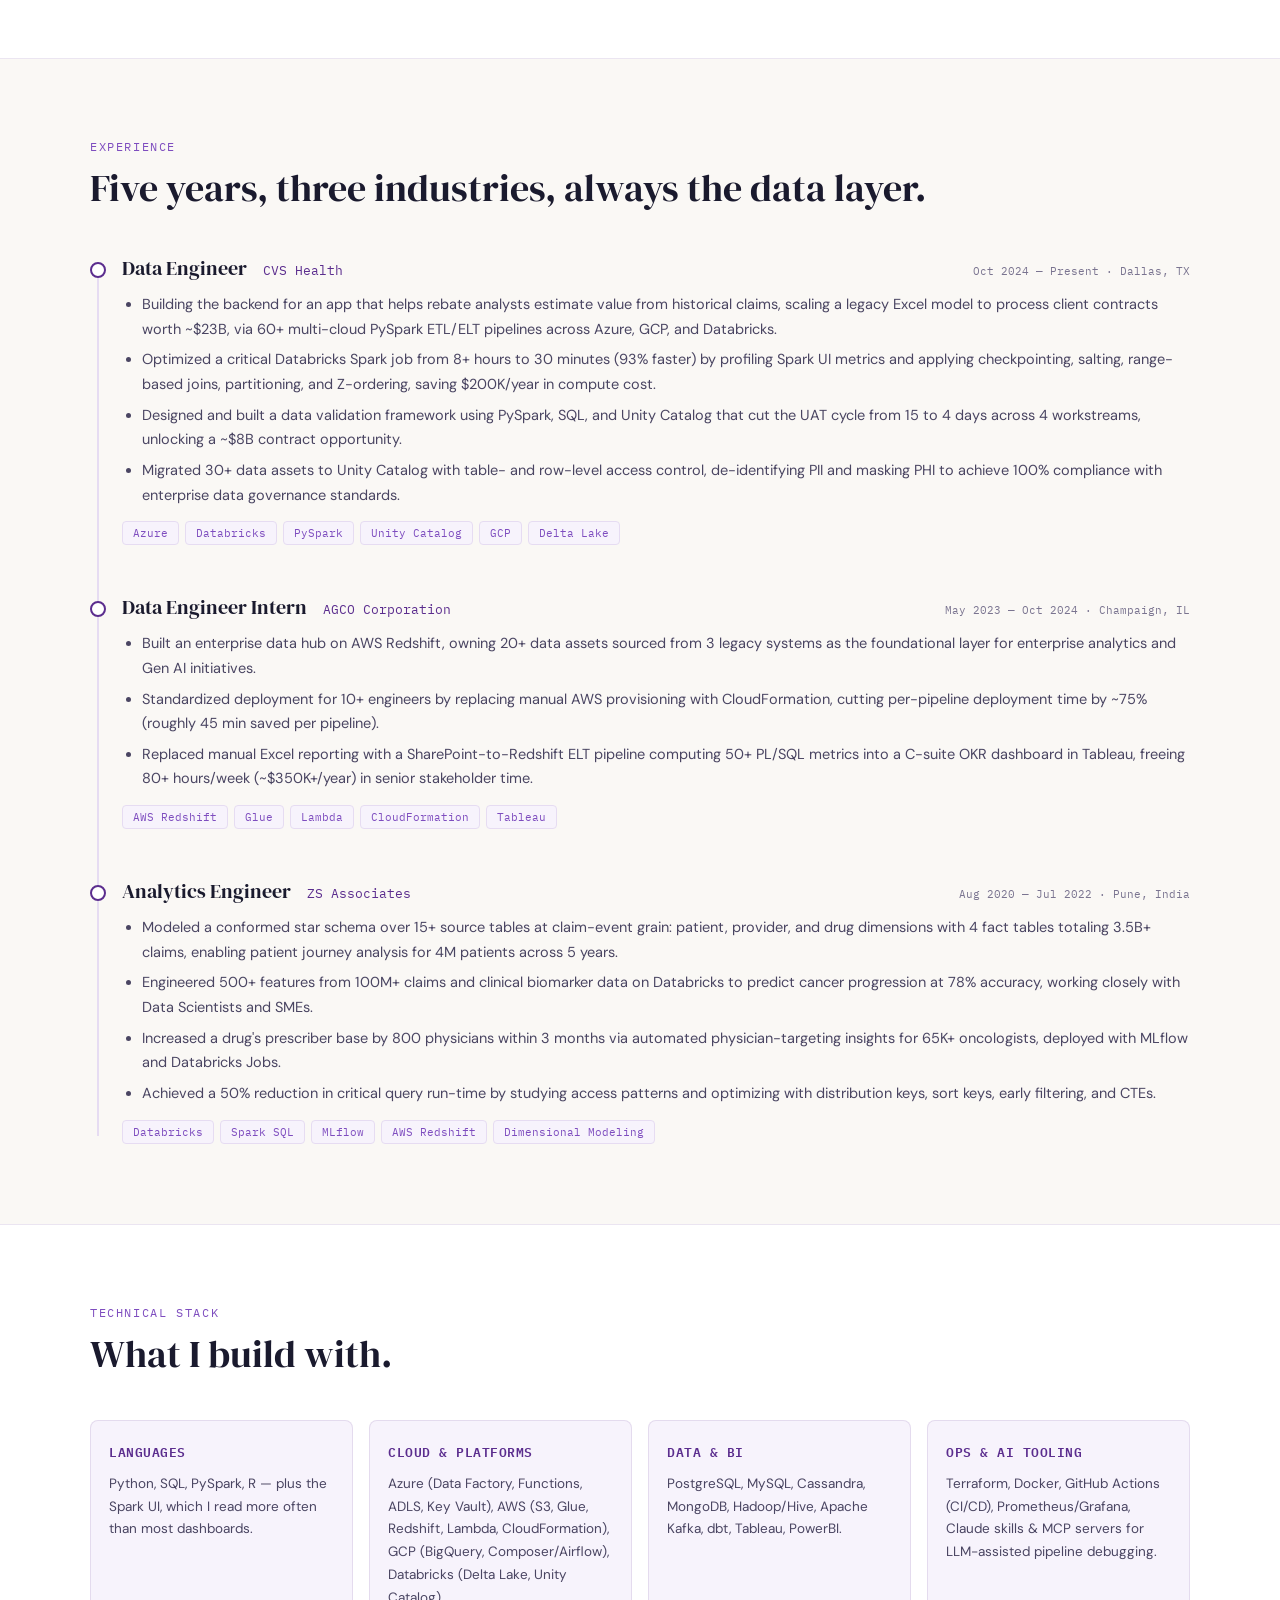
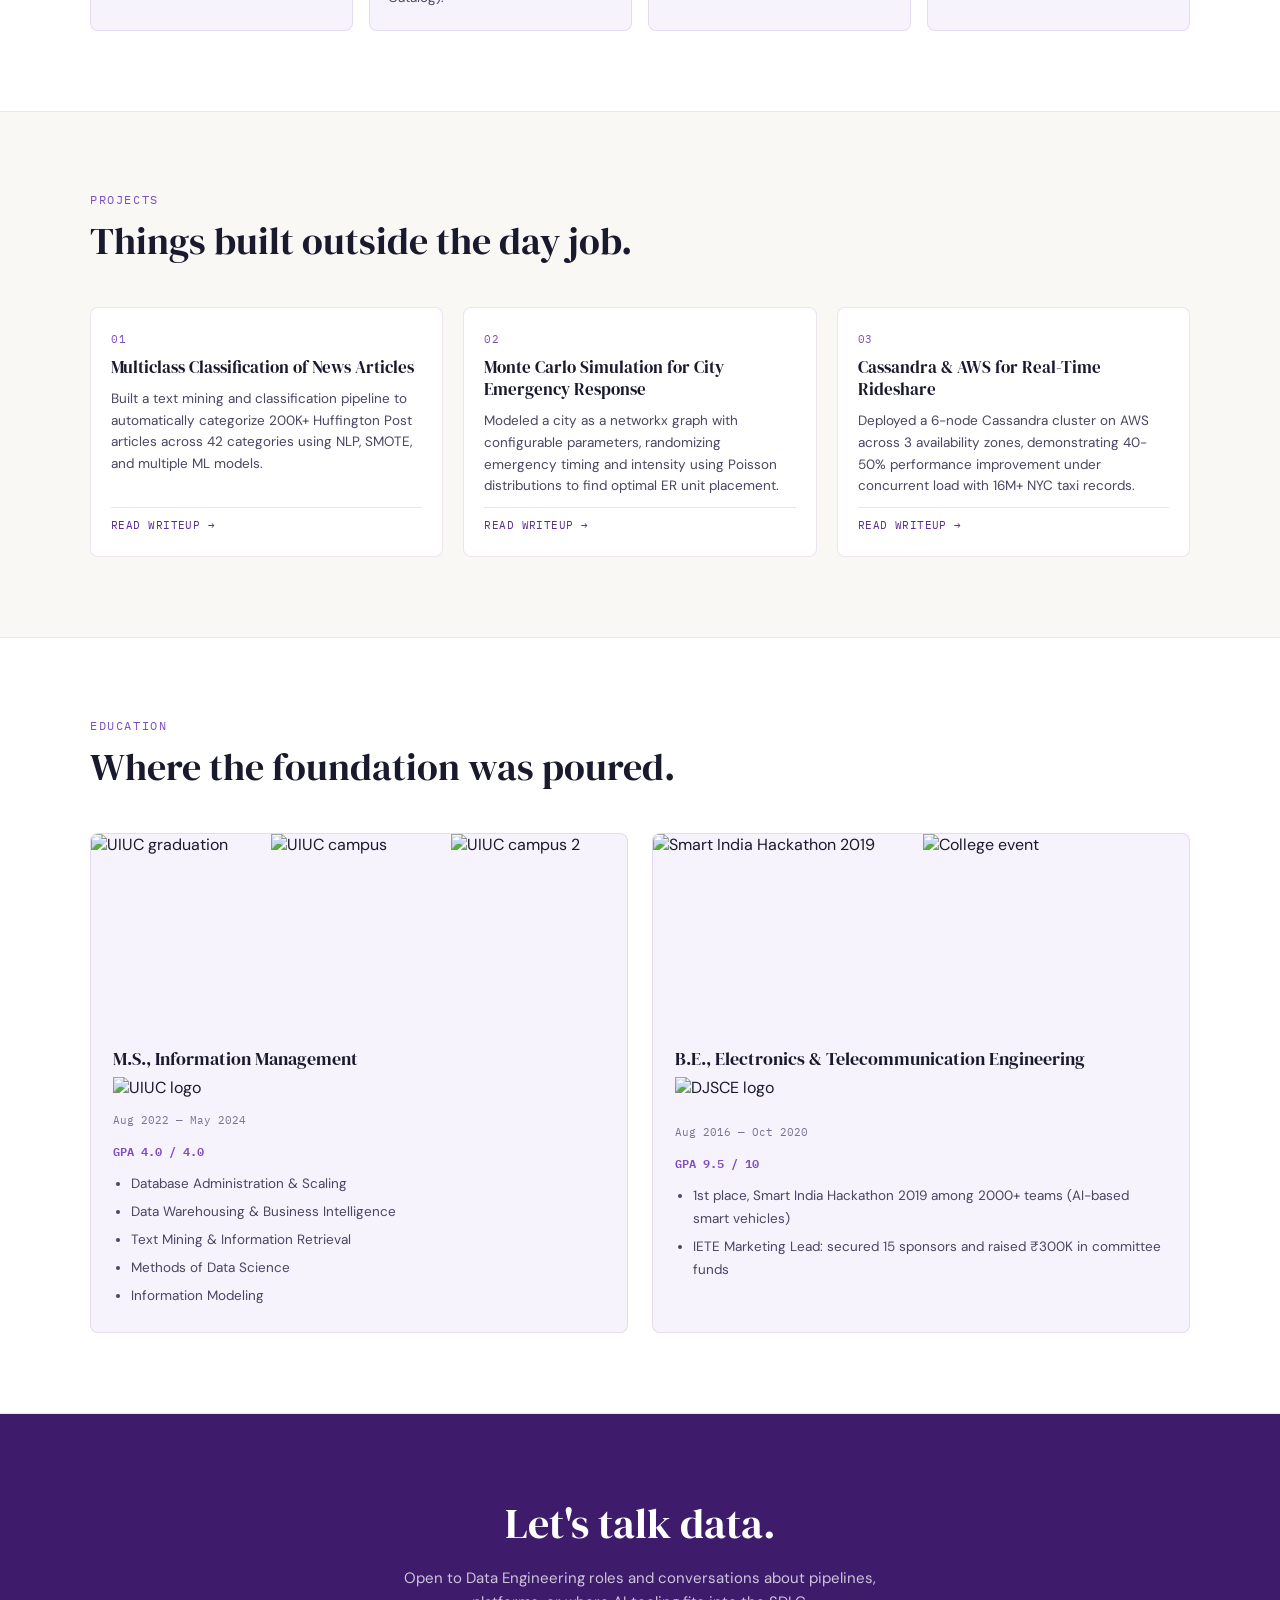
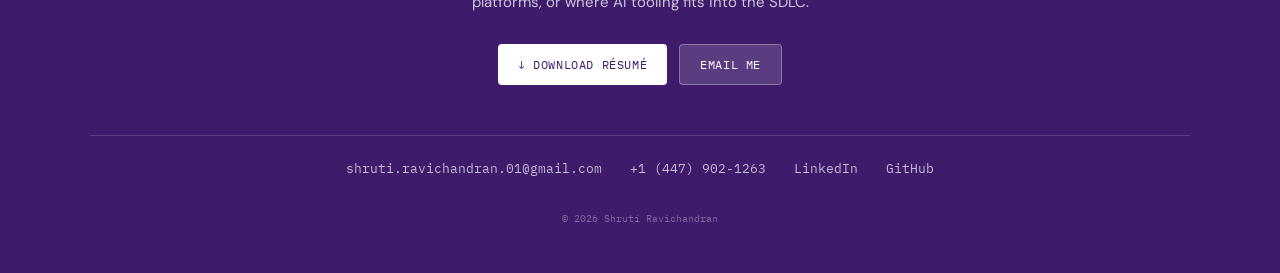
==== commit 275f1a4d: "Add explicit desktop min-width anchor; fix responsive CSS cascade" ====
--- a/index.html
+++ b/index.html
@@ -147,6 +147,8 @@
   .about-grid { display: grid; grid-template-columns: 1.15fr .85fr; gap: 48px; align-items: start; }
   .about-copy p { font-size: 16px; line-height: 1.8; color: var(--ink-soft); margin-bottom: 16px; }
   .about-copy strong { color: var(--ink); }
+  .about-copy ul { font-size: 16px; line-height: 1.8; color: var(--ink-soft); margin: 0 0 16px; padding-left: 20px; }
+  .about-copy li { margin-bottom: 4px; }
   .noteframe {
     border: 1.5px solid var(--lavender-2); border-radius: 8px;
     padding: 22px 20px; background: var(--lavender-soft);
@@ -251,10 +253,24 @@
   .fine { text-align: center; font-family: 'IBM Plex Mono', monospace; font-size: 10px; color: rgba(255,255,255,0.35); margin-top: 36px; }
 
   /* ---- Responsive ---- */
+  /* ---- Desktop (explicit anchor) ---- */
+  @media (min-width: 901px) {
+    nav { display: flex !important; }
+    #navToggle { display: none !important; }
+    .modules { grid-template-columns: repeat(4,1fr); }
+    .projects-grid { grid-template-columns: repeat(3,1fr); }
+    .about-grid { grid-template-columns: 1.15fr .85fr; }
+    .edu-grid { grid-template-columns: 1fr 1fr; }
+    .stats { grid-template-columns: repeat(4,1fr); }
+  }
+
+  /* ---- Tablet ---- */
   @media (max-width: 900px) {
     .modules { grid-template-columns: repeat(2,1fr); }
     .projects-grid { grid-template-columns: 1fr 1fr; }
   }
+
+  /* ---- Phone ---- */
   @media (max-width: 720px) {
     nav { display: none; }
     #navToggle { display: block; }
@@ -263,10 +279,15 @@
     .stat:nth-child(1), .stat:nth-child(2) { border-bottom: 1px solid var(--border); }
     .about-grid { grid-template-columns: 1fr; }
     .edu-grid { grid-template-columns: 1fr; }
-  }
+    .edu-photos { height: 160px; }
+  }
+
+  /* ---- Small phone ---- */
   @media (max-width: 520px) {
     .modules { grid-template-columns: 1fr; }
     .projects-grid { grid-template-columns: 1fr; }
+    .edu-photos { height: 130px; }
+    .hero-copy { min-width: 0; }
   }
 </style>
 </head>
@@ -330,7 +351,7 @@
       <div class="about-copy reveal">
         <p><strong>I'm a Data Engineer who specializes in designing batch data processing systems, optimizing Spark jobs, and integrating AI into the software development lifecycle.</strong></p>
         <p>At CVS Health, I build and maintain the backend for a rebate-analytics application that scales a legacy Excel model to process client contracts worth ~$23B. Some highlights:</p>
-        <ul style="font-size:16px;line-height:1.8;color:var(--ink-soft);margin:0 0 16px;padding-left:20px;">
+        <ul>
           <li>60+ multi-cloud PySpark ETL/ELT pipelines across Azure, GCP, and Databricks</li>
           <li>Spark job optimization from 8+ hours to 30 minutes (93% faster), saving $200K/yr in compute</li>
           <li>Data validation framework that cut UAT from 15 days to 4, unlocking a ~$8B contract opportunity</li>
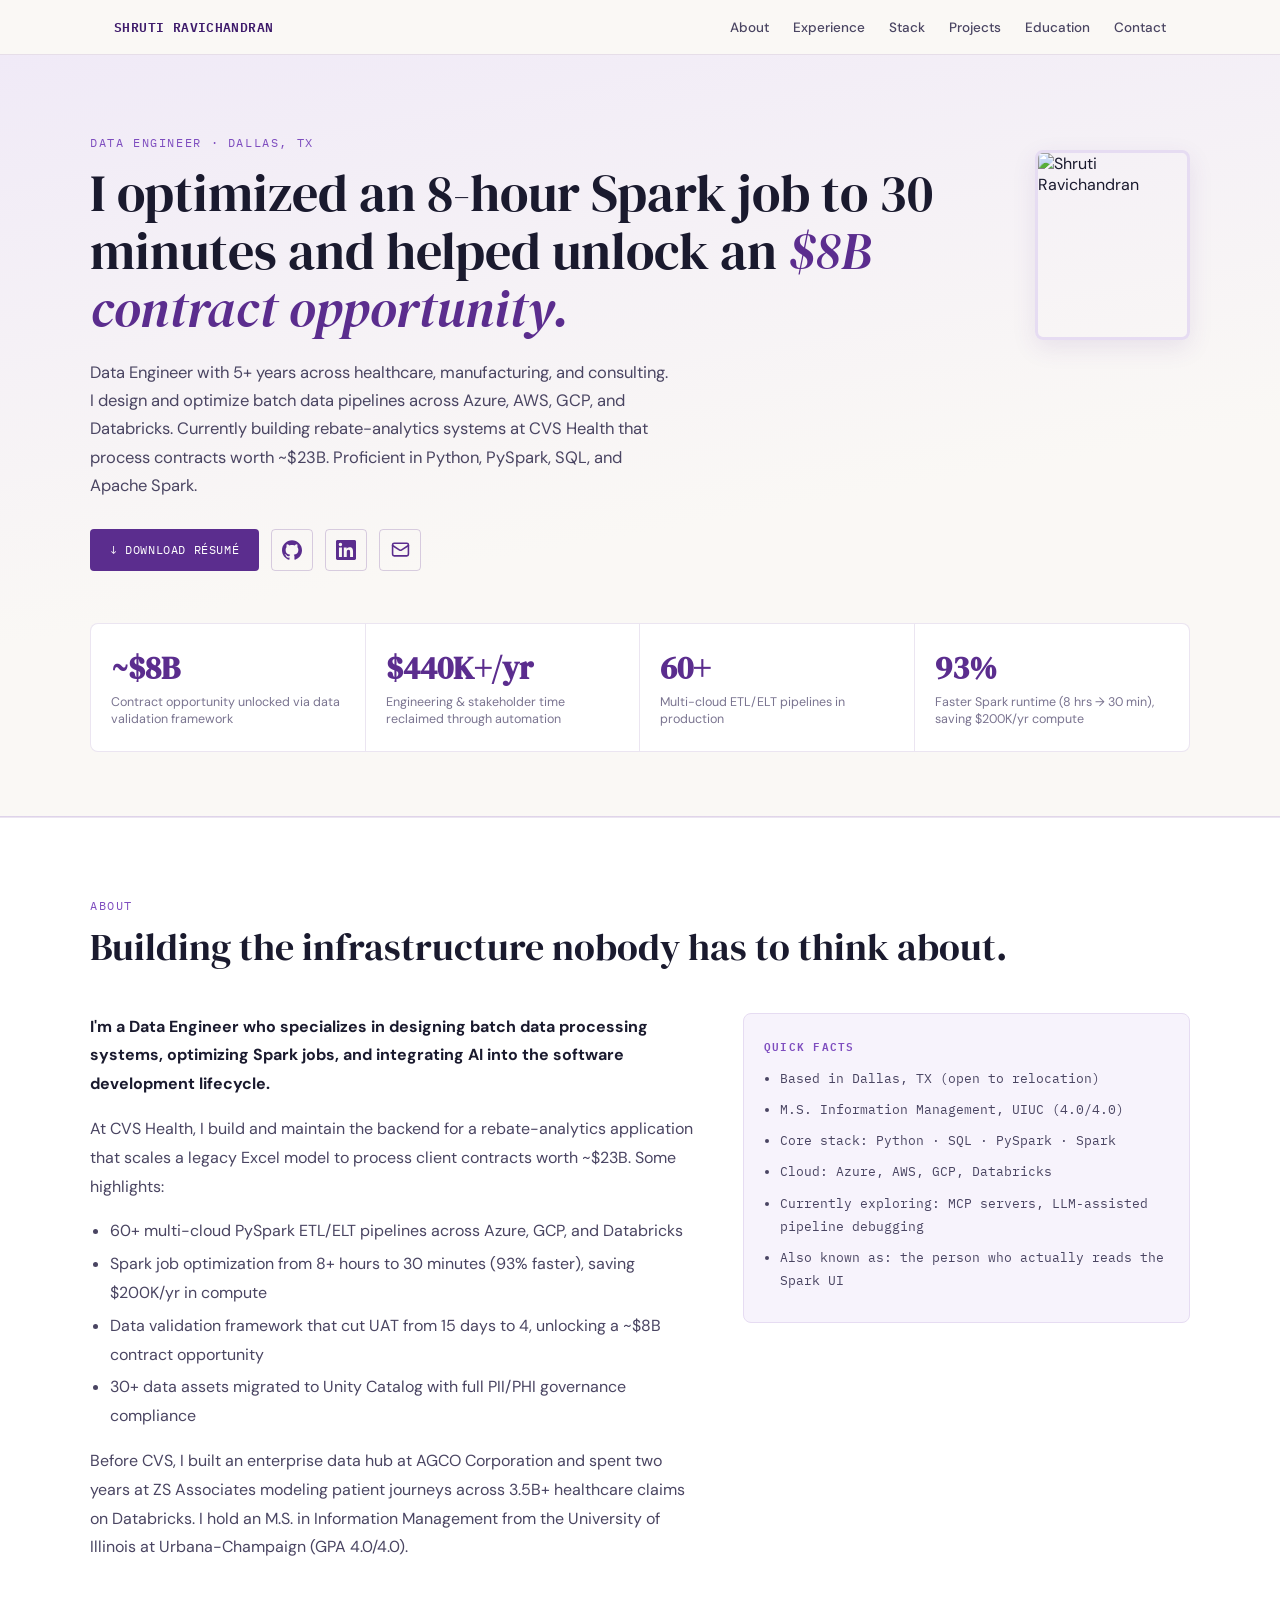
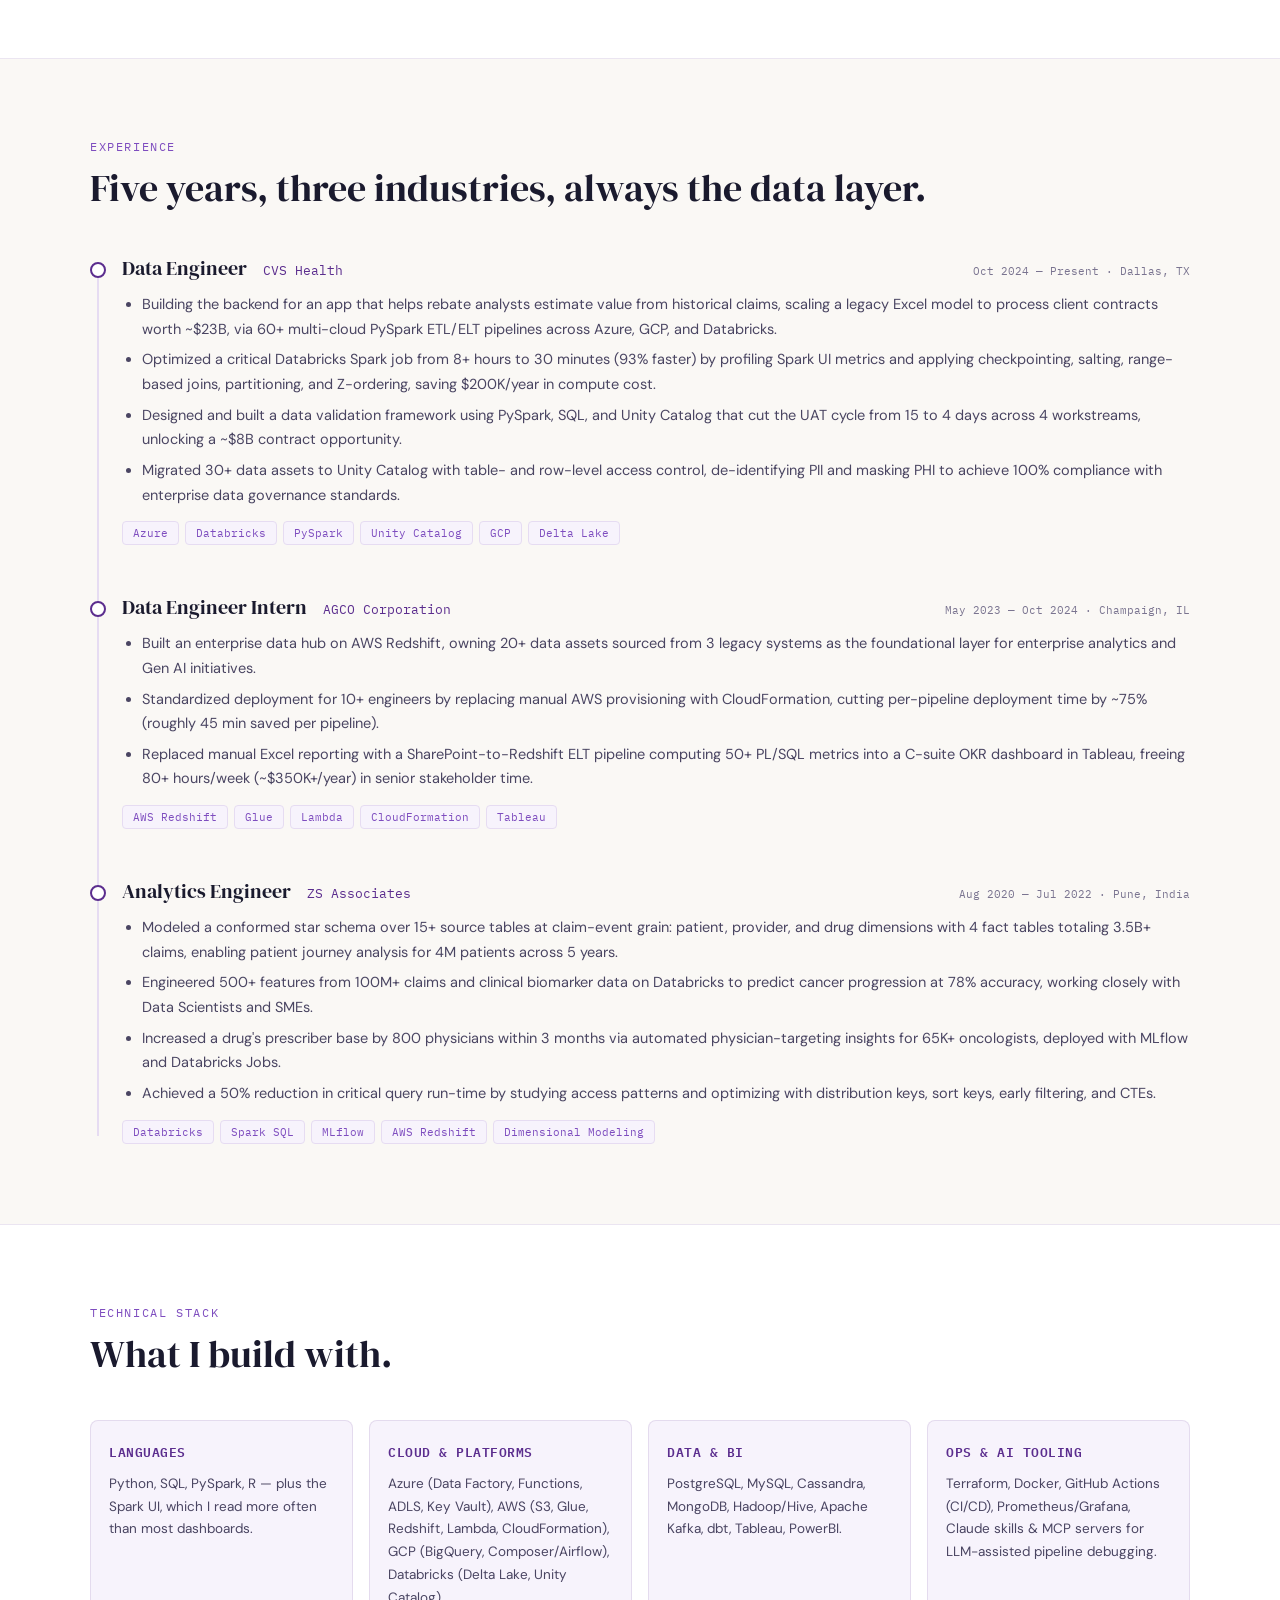
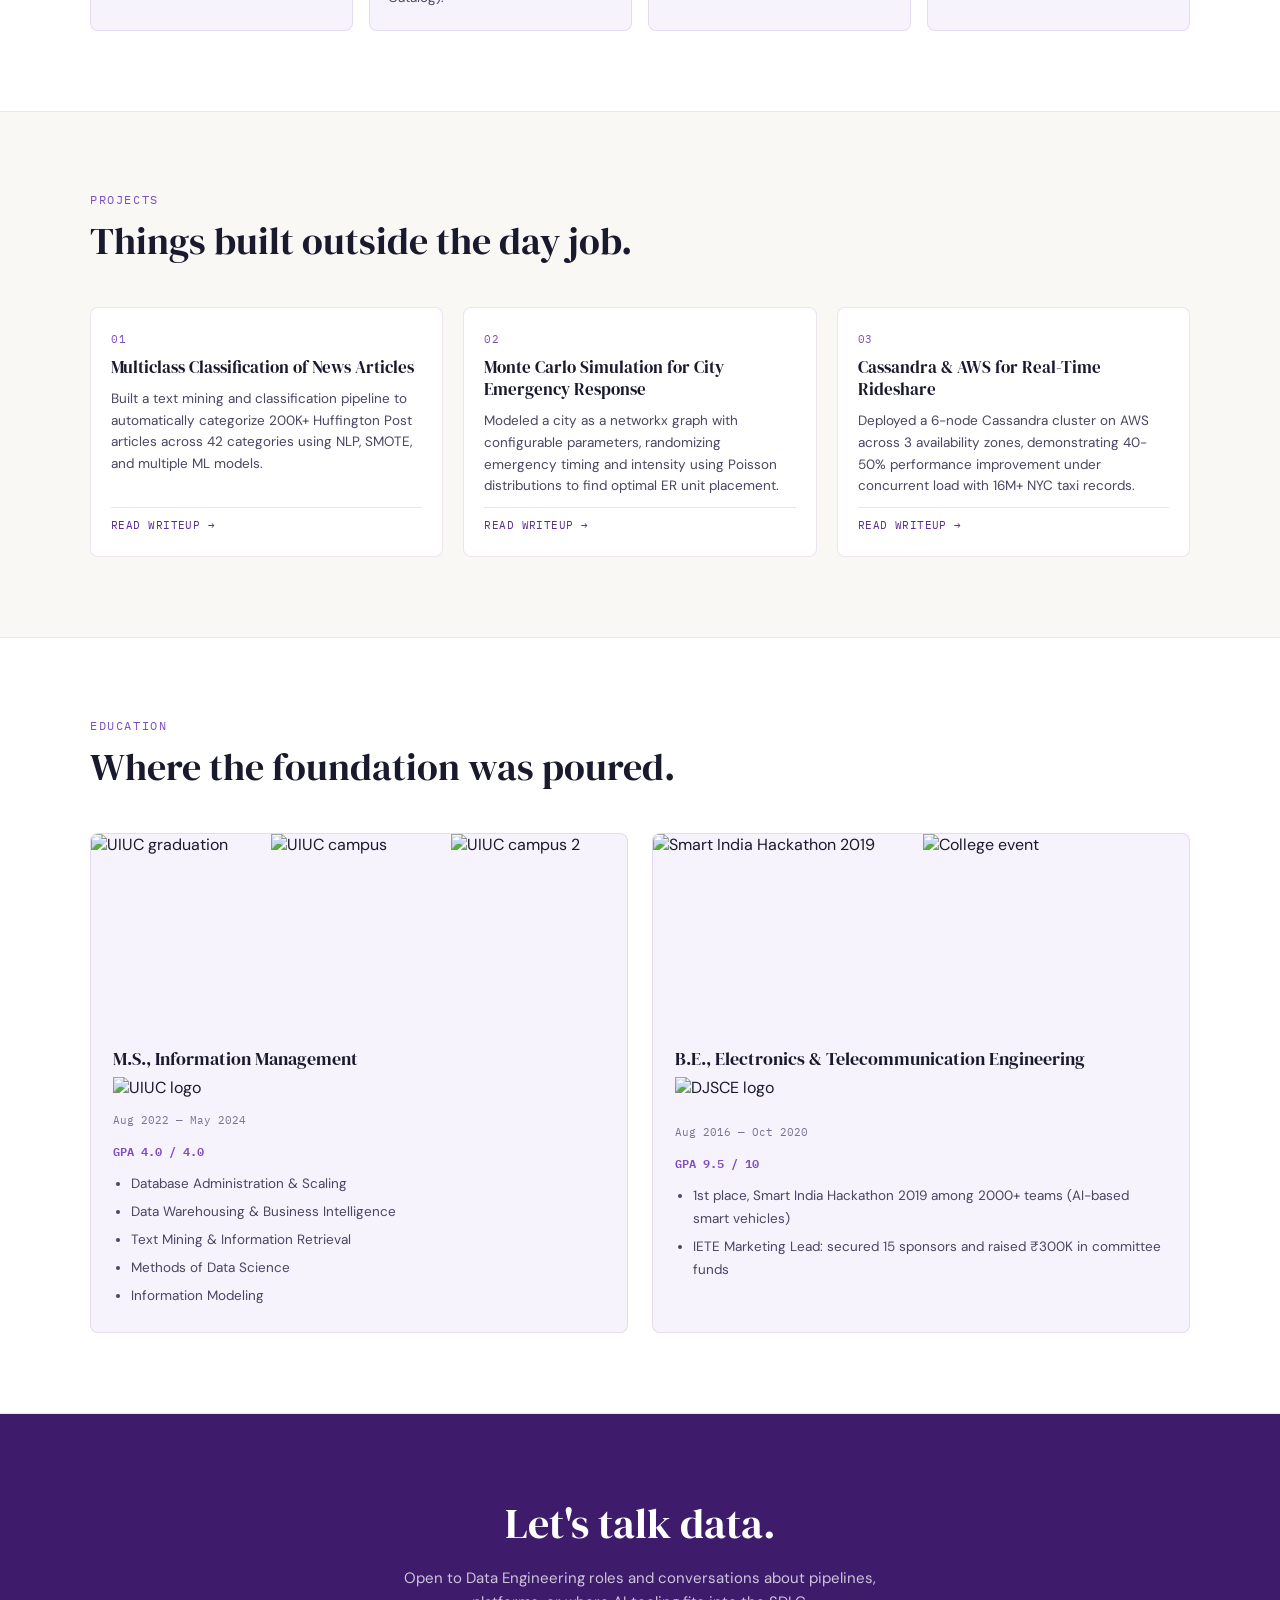
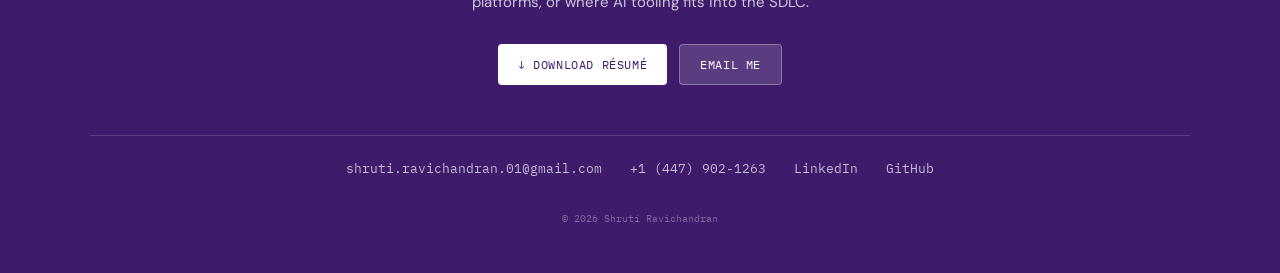
==== commit 90bab532: "Add copy email button to hero actions" ====
--- a/index.html
+++ b/index.html
@@ -323,6 +323,9 @@
           <a class="btn btn-icon" href="https://www.linkedin.com/in/shrutiravichandran/" target="_blank" rel="noopener" aria-label="LinkedIn">
             <svg xmlns="http://www.w3.org/2000/svg" viewBox="0 0 24 24" fill="currentColor" width="20" height="20"><path d="M20.447 20.452h-3.554v-5.569c0-1.328-.027-3.037-1.852-3.037-1.853 0-2.136 1.445-2.136 2.939v5.667H9.351V9h3.414v1.561h.046c.477-.9 1.637-1.85 3.37-1.85 3.601 0 4.267 2.37 4.267 5.455v6.286zM5.337 7.433a2.062 2.062 0 0 1-2.063-2.065 2.064 2.064 0 1 1 2.063 2.065zm1.782 13.019H3.555V9h3.564v11.452zM22.225 0H1.771C.792 0 0 .774 0 1.729v20.542C0 23.227.792 24 1.771 24h20.451C23.2 24 24 23.227 24 22.271V1.729C24 .774 23.2 0 22.222 0h.003z"/></svg>
           </a>
+          <button class="btn btn-icon" id="copyEmailBtn" aria-label="Copy email address" title="Copy email">
+            <svg xmlns="http://www.w3.org/2000/svg" viewBox="0 0 24 24" fill="none" stroke="currentColor" stroke-width="2" stroke-linecap="round" stroke-linejoin="round" width="19" height="19"><rect x="2" y="4" width="20" height="16" rx="2"/><path d="m22 7-8.97 5.7a1.94 1.94 0 0 1-2.06 0L2 7"/></svg>
+          </button>
         </div>
       </div>
       <div class="hero-photo reveal">
@@ -561,6 +564,22 @@
     const open = nav.style.display === 'flex';
     nav.style.cssText = open ? '' : 'display:flex;position:absolute;top:56px;left:0;right:0;flex-direction:column;background:rgba(250,248,245,0.97);padding:18px 24px;gap:14px;border-bottom:1px solid rgba(91,45,142,0.12);backdrop-filter:blur(8px);';
   });
+
+  // Copy email button
+  document.getElementById('copyEmailBtn').addEventListener('click', function() {
+    navigator.clipboard.writeText('shruti.ravichandran.01@gmail.com').then(() => {
+      const btn = this;
+      const orig = btn.innerHTML;
+      btn.innerHTML = '<svg xmlns="http://www.w3.org/2000/svg" viewBox="0 0 24 24" fill="none" stroke="currentColor" stroke-width="2.5" stroke-linecap="round" stroke-linejoin="round" width="19" height="19"><polyline points="20 6 9 17 4 12"/></svg>';
+      btn.style.borderColor = 'var(--plum)';
+      btn.style.background = 'var(--lavender-soft)';
+      setTimeout(() => {
+        btn.innerHTML = orig;
+        btn.style.borderColor = '';
+        btn.style.background = '';
+      }, 2000);
+    });
+  });
 </script>
 
 </body>
